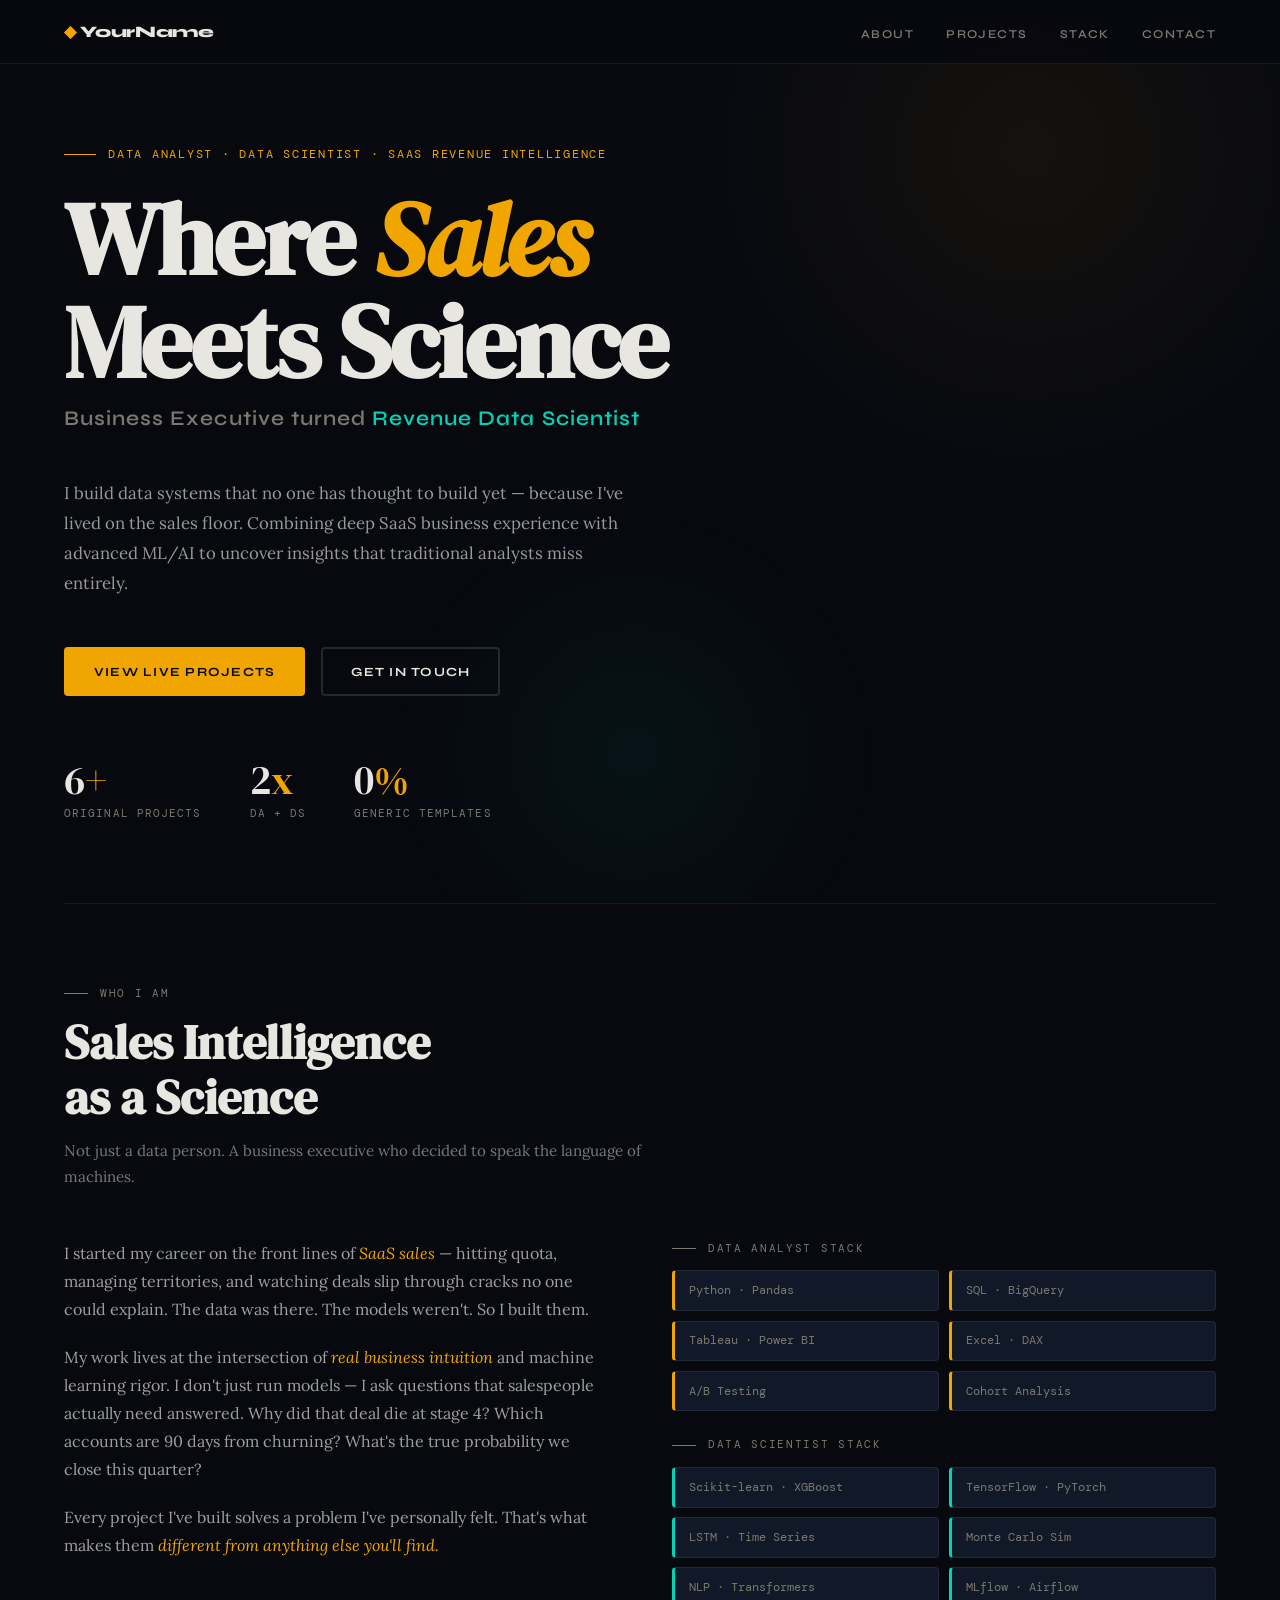
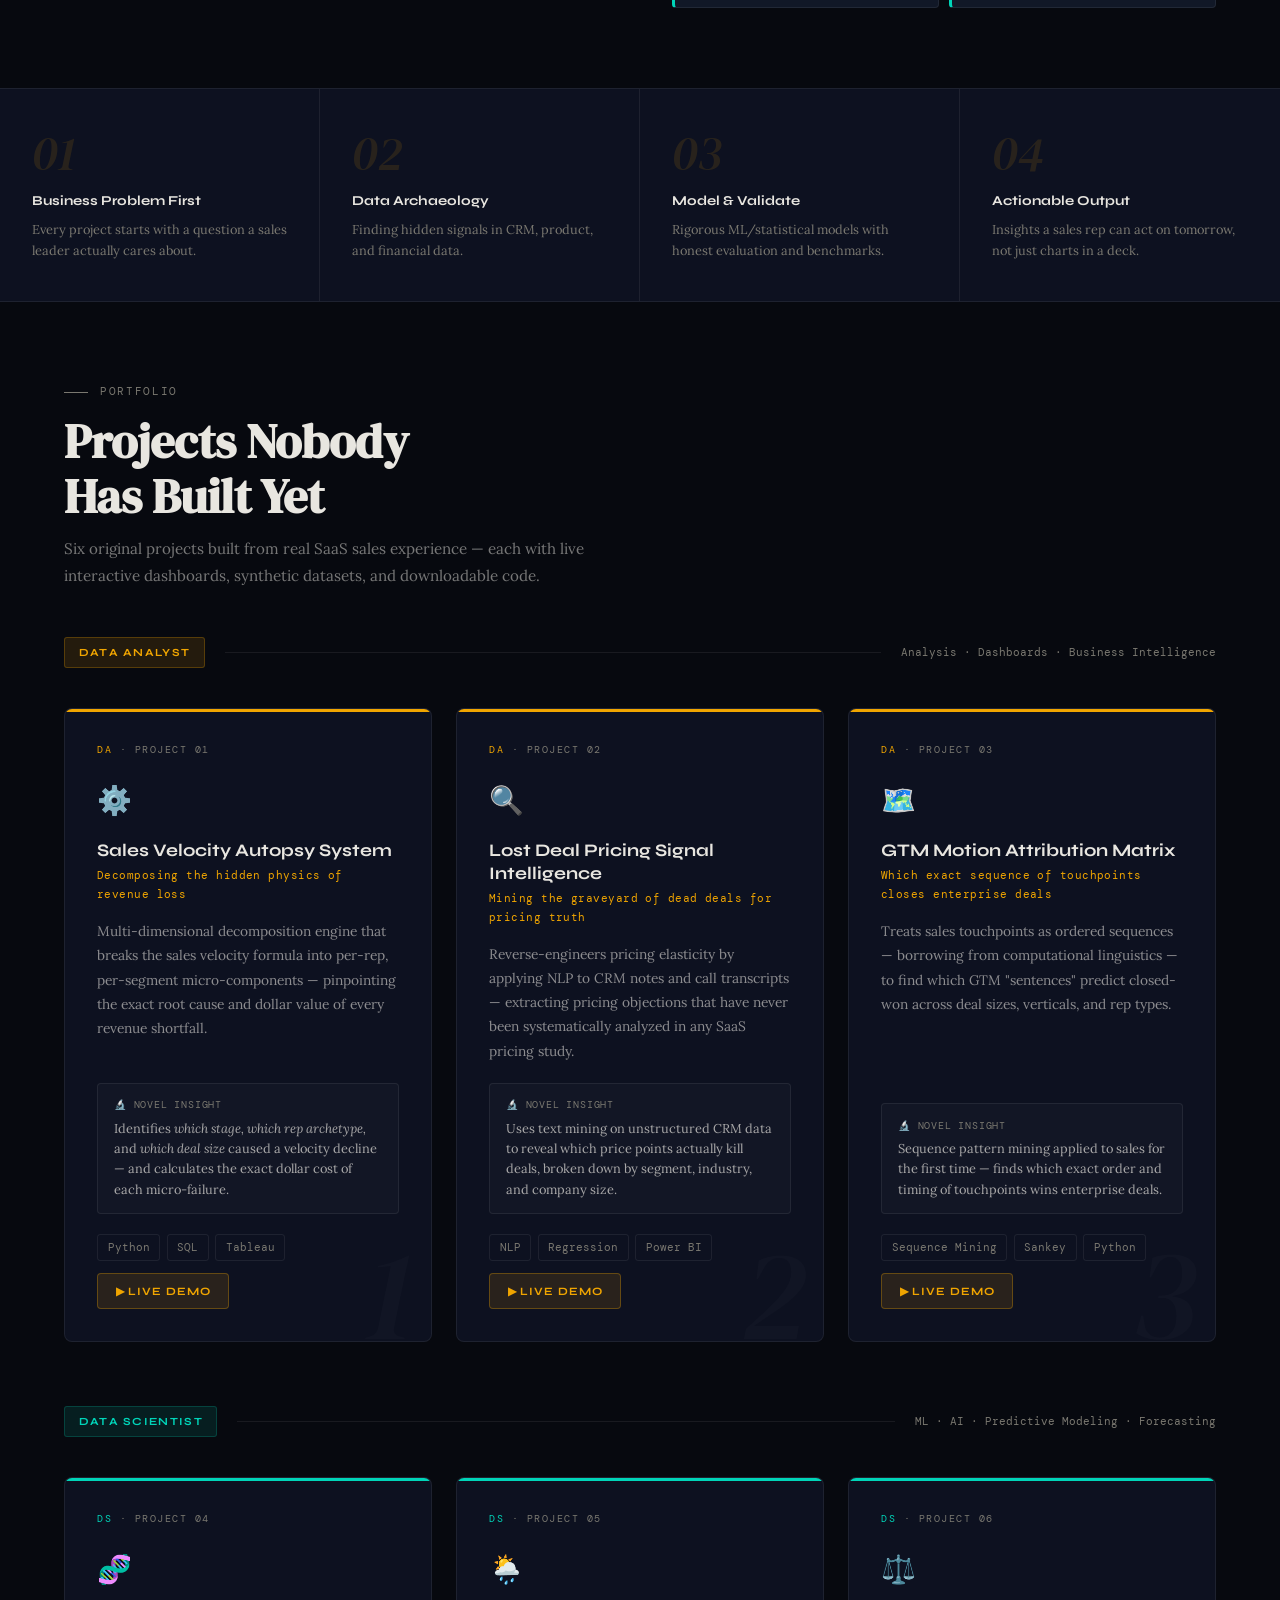
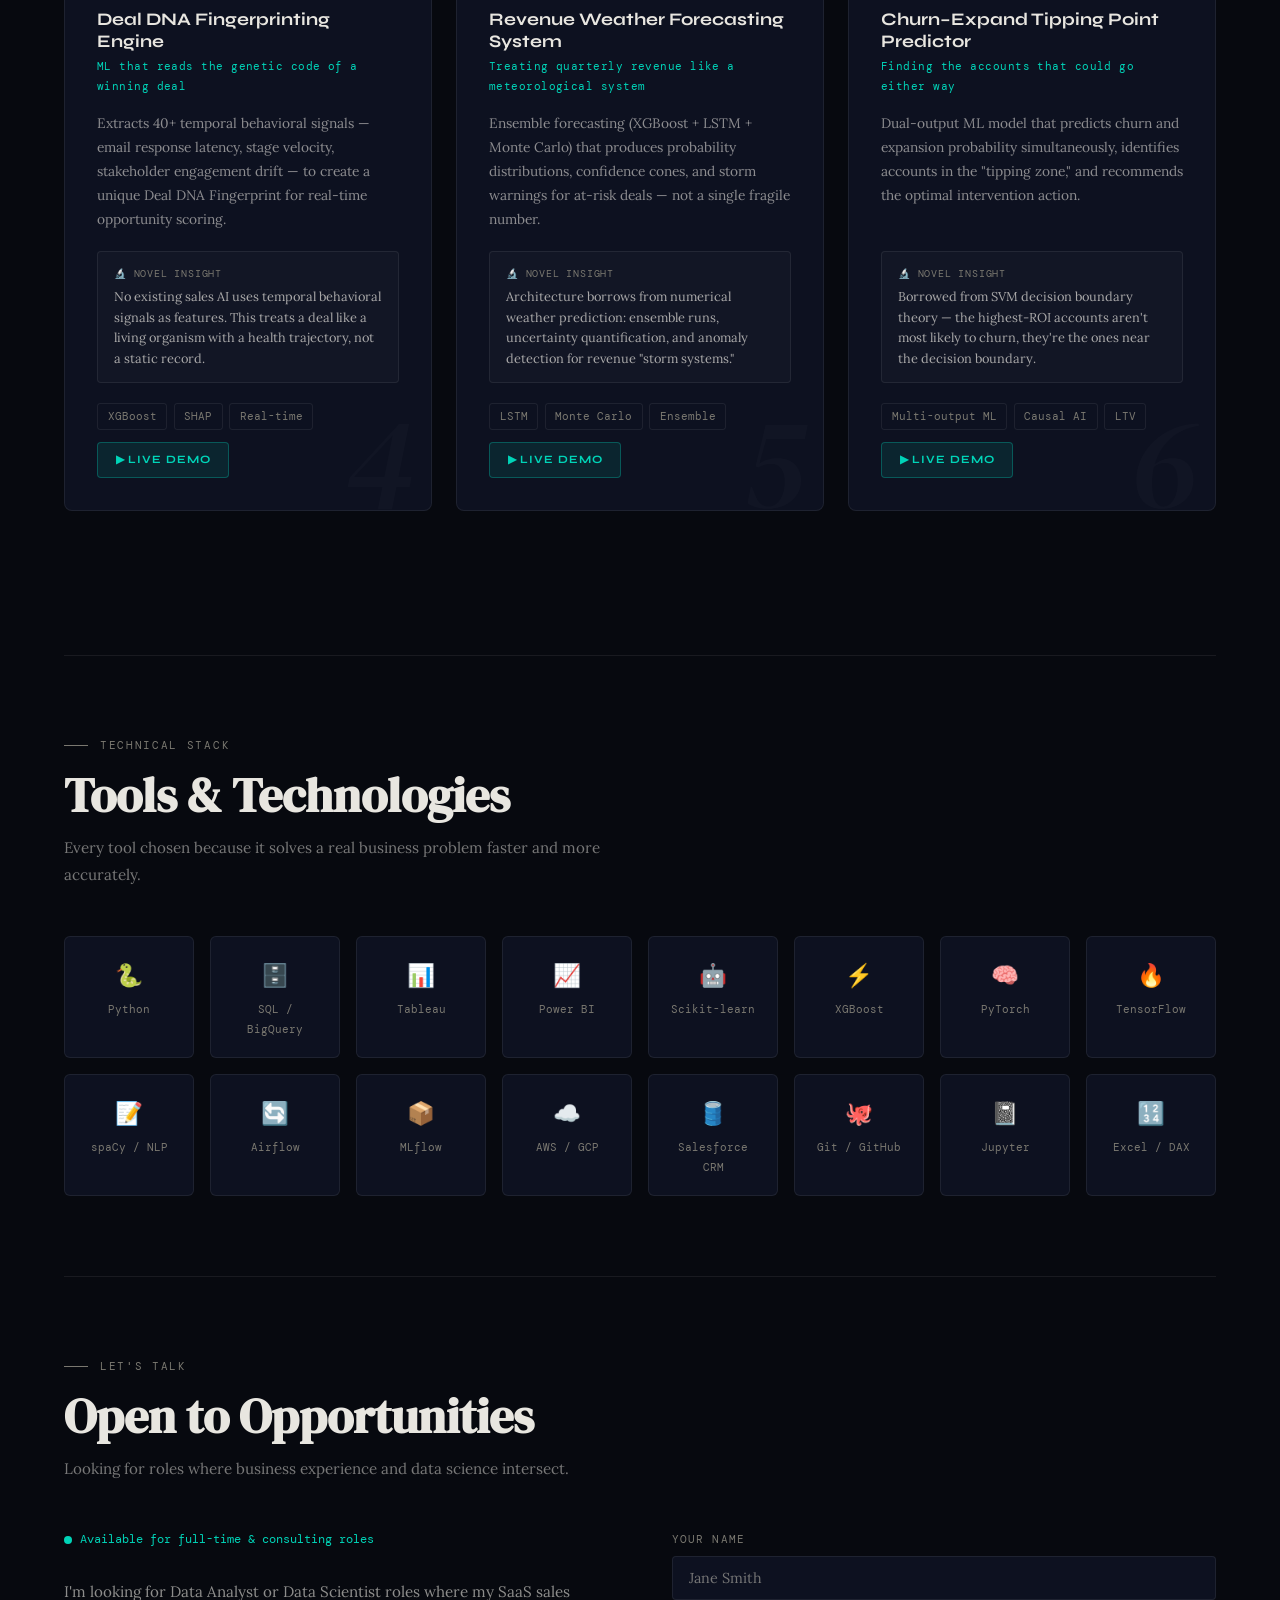
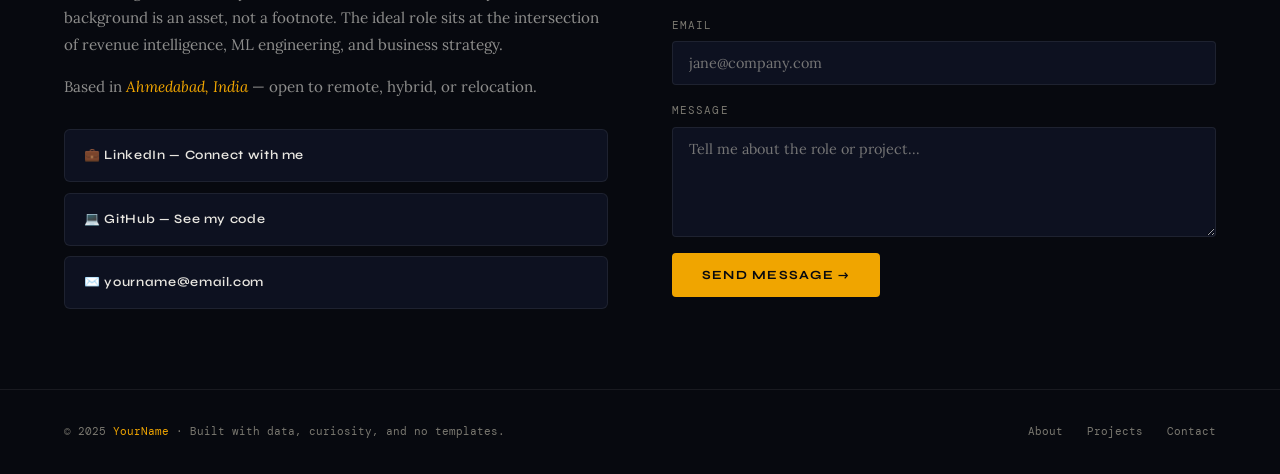
==== index.html @ d268533d "Add files via upload" ====
<!DOCTYPE html>
<html lang="en">
<head>
<meta charset="UTF-8">
<meta name="viewport" content="width=device-width, initial-scale=1.0">
<title>Portfolio — Data Analyst & Data Scientist</title>
<link rel="preconnect" href="https://fonts.googleapis.com">
<link href="https://fonts.googleapis.com/css2?family=Syne:wght@400;600;700;800&family=DM+Serif+Display:ital@0;1&family=DM+Mono:wght@300;400&family=Lora:ital,wght@0,400;0,500;1,400&display=swap" rel="stylesheet">
<link rel="stylesheet" href="style.css">
<style>
.hero{min-height:100vh;display:flex;flex-direction:column;justify-content:center;padding:9rem 5vw 5rem;position:relative;overflow:hidden}
.hero::before{content:'';position:absolute;top:-200px;right:-100px;width:700px;height:700px;border-radius:50%;background:radial-gradient(circle,rgba(240,165,0,0.06) 0%,transparent 70%);pointer-events:none}
.hero::after{content:'';position:absolute;bottom:-100px;left:30%;width:500px;height:500px;border-radius:50%;background:radial-gradient(circle,rgba(0,212,184,0.05) 0%,transparent 70%);pointer-events:none}
.hero-tag{font-family:var(--font-mono);font-size:0.73rem;color:var(--amber);letter-spacing:0.15em;text-transform:uppercase;margin-bottom:1.5rem;display:flex;align-items:center;gap:0.75rem}
.hero-tag::before{content:'';display:inline-block;width:2rem;height:1px;background:var(--amber)}
.hero-name{font-family:var(--font-serif);font-size:clamp(3.5rem,8vw,7rem);line-height:1.0;letter-spacing:-0.02em;margin-bottom:0.5rem}
.hero-name em{font-style:italic;color:var(--amber)}
.hero-role{font-family:var(--font-head);font-size:clamp(1rem,2.5vw,1.3rem);font-weight:600;letter-spacing:0.05em;color:var(--muted);margin-bottom:2.5rem}
.hero-role span{color:var(--cyan)}
.hero-desc{max-width:560px;font-size:1.05rem;color:rgba(232,230,224,0.65);line-height:1.8;margin-bottom:3rem}
.hero-btns{display:flex;gap:1rem;flex-wrap:wrap}
.hero-stats{display:flex;gap:3rem;margin-top:4rem;flex-wrap:wrap}
.hero-stat-num{font-family:var(--font-serif);font-size:2.5rem;color:var(--text);line-height:1}
.hero-stat-num em{font-style:normal;color:var(--amber)}
.hero-stat-label{font-family:var(--font-mono);font-size:0.68rem;color:var(--muted);letter-spacing:0.1em;text-transform:uppercase;margin-top:0.2rem}

/* ABOUT */
.about-grid{display:grid;grid-template-columns:1fr 1fr;gap:4rem;align-items:start}
.about-text p{color:rgba(232,230,224,0.68);margin-bottom:1.25rem;font-size:1rem}
.about-text strong{color:var(--amber);font-style:italic;font-weight:normal}
.skills-block{margin-bottom:1.5rem}
.skills-grid{display:grid;grid-template-columns:1fr 1fr;gap:0.6rem;margin-top:0.75rem}
.skill-pill{background:var(--bg3);border:1px solid var(--border);border-radius:4px;padding:0.55rem 0.9rem;font-family:var(--font-mono);font-size:0.75rem;color:var(--muted);transition:all 0.2s}
.skill-pill:hover{border-color:var(--border-s);color:var(--text)}
.skill-pill.da{border-left:3px solid var(--da)}
.skill-pill.ds{border-left:3px solid var(--ds)}

/* PROCESS */
.process-band{background:var(--bg2);border-top:1px solid var(--border);border-bottom:1px solid var(--border);padding:0}
.process-steps{display:grid;grid-template-columns:repeat(4,1fr)}
.process-step{padding:2.5rem 2rem;border-right:1px solid var(--border)}
.process-step:last-child{border-right:none}
.step-num{font-family:var(--font-serif);font-size:3rem;color:rgba(240,165,0,0.12);line-height:1;margin-bottom:0.75rem;font-style:italic}
.step-title{font-family:var(--font-head);font-size:0.85rem;font-weight:700;color:var(--text);margin-bottom:0.4rem}
.step-desc{font-size:0.8rem;color:var(--muted);line-height:1.65}

/* PROJECT TYPE DIVIDER */
.type-div{display:flex;align-items:center;gap:1.25rem;margin-bottom:2.5rem}
.type-div-line{flex:1;height:1px;background:var(--border)}
.type-div-desc{font-family:var(--font-mono);font-size:0.68rem;color:var(--muted)}

/* PROJECT CARDS */
.projects-grid{display:grid;grid-template-columns:repeat(auto-fill,minmax(340px,1fr));gap:1.5rem;margin-bottom:4rem}
.proj-card{background:var(--bg2);border:1px solid var(--border);border-radius:8px;padding:2rem;position:relative;overflow:hidden;transition:border-color 0.3s,transform 0.3s;display:flex;flex-direction:column}
.proj-card::before{content:'';position:absolute;top:0;left:0;right:0;height:3px}
.proj-card.da::before{background:var(--da)}
.proj-card.ds::before{background:var(--ds)}
.proj-card:hover{border-color:var(--border-s);transform:translateY(-4px)}
.proj-num{font-family:var(--font-mono);font-size:0.63rem;color:var(--muted);letter-spacing:0.15em;margin-bottom:1.1rem}
.proj-num .da-c{color:var(--da)}
.proj-num .ds-c{color:var(--ds)}
.proj-icon{font-size:1.75rem;margin-bottom:0.9rem;display:block}
.proj-title{font-family:var(--font-head);font-size:1.1rem;font-weight:700;color:var(--text);margin-bottom:0.2rem;line-height:1.3}
.proj-line{font-family:var(--font-mono);font-size:0.7rem;margin-bottom:0.9rem;letter-spacing:0.04em}
.proj-line.da-c{color:var(--da)}
.proj-line.ds-c{color:var(--ds)}
.proj-desc{font-size:0.86rem;line-height:1.75;color:rgba(232,230,224,0.58);margin-bottom:1.25rem;flex:1}
.proj-unique{background:rgba(255,255,255,0.025);border:1px solid var(--border);border-radius:4px;padding:0.8rem 1rem;margin-bottom:1.25rem}
.proj-unique-label{font-family:var(--font-mono);font-size:0.62rem;color:var(--muted);letter-spacing:0.08em;text-transform:uppercase;margin-bottom:0.3rem}
.proj-unique-text{font-size:0.8rem;color:rgba(232,230,224,0.7);line-height:1.6}
.proj-footer{display:flex;justify-content:space-between;align-items:center;flex-wrap:wrap;gap:0.75rem}
.proj-tags{display:flex;flex-wrap:wrap;gap:0.4rem}
.proj-live-btn{font-family:var(--font-head);font-size:0.7rem;font-weight:700;letter-spacing:0.08em;text-transform:uppercase;padding:0.45rem 1.1rem;border-radius:4px;cursor:pointer;transition:all 0.2s;white-space:nowrap}
.proj-live-btn.da-btn{background:var(--amber-dim);color:var(--da);border:1px solid rgba(240,165,0,0.3)}
.proj-live-btn.da-btn:hover{background:var(--da);color:#07090f}
.proj-live-btn.ds-btn{background:var(--cyan-dim);color:var(--ds);border:1px solid rgba(0,212,184,0.3)}
.proj-live-btn.ds-btn:hover{background:var(--ds);color:#07090f}
.bg-num{position:absolute;bottom:-1rem;right:1rem;font-family:var(--font-serif);font-size:8rem;color:rgba(255,255,255,0.018);line-height:1;pointer-events:none;font-style:italic}

/* TOOLS */
.tools-grid{display:grid;grid-template-columns:repeat(auto-fill,minmax(120px,1fr));gap:1rem}
.tool-card{background:var(--bg2);border:1px solid var(--border);border-radius:6px;padding:1.1rem 1rem;text-align:center;transition:border-color 0.2s}
.tool-card:hover{border-color:rgba(240,165,0,0.3)}
.tool-icon{font-size:1.4rem;display:block;margin-bottom:0.4rem}
.tool-name{font-family:var(--font-mono);font-size:0.7rem;color:var(--muted)}

/* CONTACT */
.contact-grid{display:grid;grid-template-columns:1fr 1fr;gap:4rem;align-items:start}
.contact-available{font-family:var(--font-mono);font-size:0.72rem;color:var(--cyan);display:flex;align-items:center;gap:0.5rem;margin-bottom:1.75rem}
.dot{width:8px;height:8px;background:var(--cyan);border-radius:50%;animation:pulse 2s infinite}
@keyframes pulse{0%,100%{opacity:1;transform:scale(1)}50%{opacity:0.4;transform:scale(0.8)}}
.contact-text p{color:rgba(232,230,224,0.6);font-size:0.95rem;margin-bottom:1rem}
.contact-links{display:flex;flex-direction:column;gap:0.65rem;margin-top:1.75rem}
.contact-link{display:flex;align-items:center;gap:0.9rem;padding:0.9rem 1.2rem;background:var(--bg2);border:1px solid var(--border);border-radius:6px;font-family:var(--font-head);font-size:0.8rem;font-weight:600;letter-spacing:0.05em;transition:all 0.2s}
.contact-link:hover{border-color:var(--amber);color:var(--amber)}
.contact-form{display:flex;flex-direction:column;gap:1rem}
.form-group{display:flex;flex-direction:column;gap:0.4rem}
.form-label{font-family:var(--font-mono);font-size:0.68rem;color:var(--muted);letter-spacing:0.1em;text-transform:uppercase}
.form-input{background:var(--bg2);border:1px solid var(--border);border-radius:4px;padding:0.75rem 1rem;color:var(--text);font-family:var(--font-body);font-size:0.9rem;outline:none;transition:border-color 0.2s;width:100%}
.form-input:focus{border-color:rgba(240,165,0,0.5)}
textarea.form-input{resize:vertical;min-height:110px}
.form-submit{background:var(--amber);color:#07090f;border:2px solid var(--amber);border-radius:4px;padding:0.8rem 1.75rem;font-family:var(--font-head);font-size:0.78rem;font-weight:700;letter-spacing:0.1em;text-transform:uppercase;cursor:pointer;transition:all 0.2s;align-self:flex-start}
.form-submit:hover{background:transparent;color:var(--amber)}

@media(max-width:768px){.about-grid,.contact-grid{grid-template-columns:1fr}.process-steps{grid-template-columns:1fr 1fr}.process-step{border-right:none;border-bottom:1px solid var(--border)}}
</style>
</head>
<body>

<nav>
  <a class="nav-logo" href="index.html"><span>◆</span> YourName</a>
  <ul class="nav-links">
    <li><a href="#about">About</a></li>
    <li><a href="#projects">Projects</a></li>
    <li><a href="#tools">Stack</a></li>
    <li><a href="#contact">Contact</a></li>
  </ul>
</nav>

<!-- HERO -->
<section class="hero">
  <div class="hero-tag fu d1">Data Analyst · Data Scientist · SaaS Revenue Intelligence</div>
  <h1 class="hero-name fu d2">Where <em>Sales</em><br>Meets Science</h1>
  <p class="hero-role fu d3">Business Executive turned <span>Revenue Data Scientist</span></p>
  <p class="hero-desc fu d4">I build data systems that no one has thought to build yet — because I've lived on the sales floor. Combining deep SaaS business experience with advanced ML/AI to uncover insights that traditional analysts miss entirely.</p>
  <div class="hero-btns fu d5">
    <a href="#projects" class="btn btn-amber">View Live Projects</a>
    <a href="#contact" class="btn btn-outline">Get In Touch</a>
  </div>
  <div class="hero-stats fu d5">
    <div><div class="hero-stat-num">6<em>+</em></div><div class="hero-stat-label">Original Projects</div></div>
    <div><div class="hero-stat-num">2<em>x</em></div><div class="hero-stat-label">DA + DS</div></div>
    <div><div class="hero-stat-num">0<em>%</em></div><div class="hero-stat-label">Generic Templates</div></div>
  </div>
</section>

<div class="h-divider"></div>

<!-- ABOUT -->
<section id="about">
  <div class="section-tag">Who I Am</div>
  <h2 class="section-title">Sales Intelligence<br>as a Science</h2>
  <p class="section-sub">Not just a data person. A business executive who decided to speak the language of machines.</p>
  <div class="about-grid">
    <div class="about-text">
      <p>I started my career on the front lines of <strong>SaaS sales</strong> — hitting quota, managing territories, and watching deals slip through cracks no one could explain. The data was there. The models weren't. So I built them.</p>
      <p>My work lives at the intersection of <strong>real business intuition</strong> and machine learning rigor. I don't just run models — I ask questions that salespeople actually need answered. Why did that deal die at stage 4? Which accounts are 90 days from churning? What's the true probability we close this quarter?</p>
      <p>Every project I've built solves a problem I've personally felt. That's what makes them <strong>different from anything else you'll find.</strong></p>
    </div>
    <div>
      <div class="skills-block">
        <div class="section-tag" style="margin-bottom:0.5rem">Data Analyst Stack</div>
        <div class="skills-grid">
          <div class="skill-pill da">Python · Pandas</div>
          <div class="skill-pill da">SQL · BigQuery</div>
          <div class="skill-pill da">Tableau · Power BI</div>
          <div class="skill-pill da">Excel · DAX</div>
          <div class="skill-pill da">A/B Testing</div>
          <div class="skill-pill da">Cohort Analysis</div>
        </div>
      </div>
      <div>
        <div class="section-tag" style="margin-bottom:0.5rem">Data Scientist Stack</div>
        <div class="skills-grid">
          <div class="skill-pill ds">Scikit-learn · XGBoost</div>
          <div class="skill-pill ds">TensorFlow · PyTorch</div>
          <div class="skill-pill ds">LSTM · Time Series</div>
          <div class="skill-pill ds">Monte Carlo Sim</div>
          <div class="skill-pill ds">NLP · Transformers</div>
          <div class="skill-pill ds">MLflow · Airflow</div>
        </div>
      </div>
    </div>
  </div>
</section>

<div class="process-band">
  <div class="process-steps">
    <div class="process-step"><div class="step-num">01</div><div class="step-title">Business Problem First</div><div class="step-desc">Every project starts with a question a sales leader actually cares about.</div></div>
    <div class="process-step"><div class="step-num">02</div><div class="step-title">Data Archaeology</div><div class="step-desc">Finding hidden signals in CRM, product, and financial data.</div></div>
    <div class="process-step"><div class="step-num">03</div><div class="step-title">Model & Validate</div><div class="step-desc">Rigorous ML/statistical models with honest evaluation and benchmarks.</div></div>
    <div class="process-step"><div class="step-num">04</div><div class="step-title">Actionable Output</div><div class="step-desc">Insights a sales rep can act on tomorrow, not just charts in a deck.</div></div>
  </div>
</div>

<!-- PROJECTS -->
<section id="projects">
  <div class="section-tag">Portfolio</div>
  <h2 class="section-title">Projects Nobody<br>Has Built Yet</h2>
  <p class="section-sub">Six original projects built from real SaaS sales experience — each with live interactive dashboards, synthetic datasets, and downloadable code.</p>

  <div class="type-div">
    <div class="badge badge-da">Data Analyst</div>
    <div class="type-div-line"></div>
    <div class="type-div-desc">Analysis · Dashboards · Business Intelligence</div>
  </div>

  <div class="projects-grid">
    <div class="proj-card da">
      <div class="bg-num">1</div>
      <div class="proj-num"><span class="da-c">DA</span> · PROJECT 01</div>
      <span class="proj-icon">⚙️</span>
      <h3 class="proj-title">Sales Velocity Autopsy System</h3>
      <div class="proj-line da-c">Decomposing the hidden physics of revenue loss</div>
      <p class="proj-desc">Multi-dimensional decomposition engine that breaks the sales velocity formula into per-rep, per-segment micro-components — pinpointing the exact root cause and dollar value of every revenue shortfall.</p>
      <div class="proj-unique"><div class="proj-unique-label">🔬 Novel Insight</div><div class="proj-unique-text">Identifies <em>which stage, which rep archetype,</em> and <em>which deal size</em> caused a velocity decline — and calculates the exact dollar cost of each micro-failure.</div></div>
      <div class="proj-footer">
        <div class="proj-tags"><span class="tag">Python</span><span class="tag">SQL</span><span class="tag">Tableau</span></div>
        <a href="project-1-velocity.html" class="proj-live-btn da-btn">▶ Live Demo</a>
      </div>
    </div>

    <div class="proj-card da">
      <div class="bg-num">2</div>
      <div class="proj-num"><span class="da-c">DA</span> · PROJECT 02</div>
      <span class="proj-icon">🔍</span>
      <h3 class="proj-title">Lost Deal Pricing Signal Intelligence</h3>
      <div class="proj-line da-c">Mining the graveyard of dead deals for pricing truth</div>
      <p class="proj-desc">Reverse-engineers pricing elasticity by applying NLP to CRM notes and call transcripts — extracting pricing objections that have never been systematically analyzed in any SaaS pricing study.</p>
      <div class="proj-unique"><div class="proj-unique-label">🔬 Novel Insight</div><div class="proj-unique-text">Uses text mining on unstructured CRM data to reveal which price points actually kill deals, broken down by segment, industry, and company size.</div></div>
      <div class="proj-footer">
        <div class="proj-tags"><span class="tag">NLP</span><span class="tag">Regression</span><span class="tag">Power BI</span></div>
        <a href="project-2-pricing.html" class="proj-live-btn da-btn">▶ Live Demo</a>
      </div>
    </div>

    <div class="proj-card da">
      <div class="bg-num">3</div>
      <div class="proj-num"><span class="da-c">DA</span> · PROJECT 03</div>
      <span class="proj-icon">🗺️</span>
      <h3 class="proj-title">GTM Motion Attribution Matrix</h3>
      <div class="proj-line da-c">Which exact sequence of touchpoints closes enterprise deals</div>
      <p class="proj-desc">Treats sales touchpoints as ordered sequences — borrowing from computational linguistics — to find which GTM "sentences" predict closed-won across deal sizes, verticals, and rep types.</p>
      <div class="proj-unique"><div class="proj-unique-label">🔬 Novel Insight</div><div class="proj-unique-text">Sequence pattern mining applied to sales for the first time — finds which exact order and timing of touchpoints wins enterprise deals.</div></div>
      <div class="proj-footer">
        <div class="proj-tags"><span class="tag">Sequence Mining</span><span class="tag">Sankey</span><span class="tag">Python</span></div>
        <a href="project-3-gtm.html" class="proj-live-btn da-btn">▶ Live Demo</a>
      </div>
    </div>
  </div>

  <div class="type-div">
    <div class="badge badge-ds">Data Scientist</div>
    <div class="type-div-line"></div>
    <div class="type-div-desc">ML · AI · Predictive Modeling · Forecasting</div>
  </div>

  <div class="projects-grid">
    <div class="proj-card ds">
      <div class="bg-num">4</div>
      <div class="proj-num"><span class="ds-c">DS</span> · PROJECT 04</div>
      <span class="proj-icon">🧬</span>
      <h3 class="proj-title">Deal DNA Fingerprinting Engine</h3>
      <div class="proj-line ds-c">ML that reads the genetic code of a winning deal</div>
      <p class="proj-desc">Extracts 40+ temporal behavioral signals — email response latency, stage velocity, stakeholder engagement drift — to create a unique Deal DNA Fingerprint for real-time opportunity scoring.</p>
      <div class="proj-unique"><div class="proj-unique-label">🔬 Novel Insight</div><div class="proj-unique-text">No existing sales AI uses temporal behavioral signals as features. This treats a deal like a living organism with a health trajectory, not a static record.</div></div>
      <div class="proj-footer">
        <div class="proj-tags"><span class="tag">XGBoost</span><span class="tag">SHAP</span><span class="tag">Real-time</span></div>
        <a href="project-4-dealdna.html" class="proj-live-btn ds-btn">▶ Live Demo</a>
      </div>
    </div>

    <div class="proj-card ds">
      <div class="bg-num">5</div>
      <div class="proj-num"><span class="ds-c">DS</span> · PROJECT 05</div>
      <span class="proj-icon">🌦️</span>
      <h3 class="proj-title">Revenue Weather Forecasting System</h3>
      <div class="proj-line ds-c">Treating quarterly revenue like a meteorological system</div>
      <p class="proj-desc">Ensemble forecasting (XGBoost + LSTM + Monte Carlo) that produces probability distributions, confidence cones, and storm warnings for at-risk deals — not a single fragile number.</p>
      <div class="proj-unique"><div class="proj-unique-label">🔬 Novel Insight</div><div class="proj-unique-text">Architecture borrows from numerical weather prediction: ensemble runs, uncertainty quantification, and anomaly detection for revenue "storm systems."</div></div>
      <div class="proj-footer">
        <div class="proj-tags"><span class="tag">LSTM</span><span class="tag">Monte Carlo</span><span class="tag">Ensemble</span></div>
        <a href="project-5-weather.html" class="proj-live-btn ds-btn">▶ Live Demo</a>
      </div>
    </div>

    <div class="proj-card ds">
      <div class="bg-num">6</div>
      <div class="proj-num"><span class="ds-c">DS</span> · PROJECT 06</div>
      <span class="proj-icon">⚖️</span>
      <h3 class="proj-title">Churn–Expand Tipping Point Predictor</h3>
      <div class="proj-line ds-c">Finding the accounts that could go either way</div>
      <p class="proj-desc">Dual-output ML model that predicts churn and expansion probability simultaneously, identifies accounts in the "tipping zone," and recommends the optimal intervention action.</p>
      <div class="proj-unique"><div class="proj-unique-label">🔬 Novel Insight</div><div class="proj-unique-text">Borrowed from SVM decision boundary theory — the highest-ROI accounts aren't most likely to churn, they're the ones near the decision boundary.</div></div>
      <div class="proj-footer">
        <div class="proj-tags"><span class="tag">Multi-output ML</span><span class="tag">Causal AI</span><span class="tag">LTV</span></div>
        <a href="project-6-churn.html" class="proj-live-btn ds-btn">▶ Live Demo</a>
      </div>
    </div>
  </div>
</section>

<div class="h-divider"></div>

<!-- TOOLS -->
<section id="tools">
  <div class="section-tag">Technical Stack</div>
  <h2 class="section-title">Tools & Technologies</h2>
  <p class="section-sub">Every tool chosen because it solves a real business problem faster and more accurately.</p>
  <div class="tools-grid">
    <div class="tool-card"><span class="tool-icon">🐍</span><div class="tool-name">Python</div></div>
    <div class="tool-card"><span class="tool-icon">🗄️</span><div class="tool-name">SQL / BigQuery</div></div>
    <div class="tool-card"><span class="tool-icon">📊</span><div class="tool-name">Tableau</div></div>
    <div class="tool-card"><span class="tool-icon">📈</span><div class="tool-name">Power BI</div></div>
    <div class="tool-card"><span class="tool-icon">🤖</span><div class="tool-name">Scikit-learn</div></div>
    <div class="tool-card"><span class="tool-icon">⚡</span><div class="tool-name">XGBoost</div></div>
    <div class="tool-card"><span class="tool-icon">🧠</span><div class="tool-name">PyTorch</div></div>
    <div class="tool-card"><span class="tool-icon">🔥</span><div class="tool-name">TensorFlow</div></div>
    <div class="tool-card"><span class="tool-icon">📝</span><div class="tool-name">spaCy / NLP</div></div>
    <div class="tool-card"><span class="tool-icon">🔄</span><div class="tool-name">Airflow</div></div>
    <div class="tool-card"><span class="tool-icon">📦</span><div class="tool-name">MLflow</div></div>
    <div class="tool-card"><span class="tool-icon">☁️</span><div class="tool-name">AWS / GCP</div></div>
    <div class="tool-card"><span class="tool-icon">🛢️</span><div class="tool-name">Salesforce CRM</div></div>
    <div class="tool-card"><span class="tool-icon">🐙</span><div class="tool-name">Git / GitHub</div></div>
    <div class="tool-card"><span class="tool-icon">📓</span><div class="tool-name">Jupyter</div></div>
    <div class="tool-card"><span class="tool-icon">🔢</span><div class="tool-name">Excel / DAX</div></div>
  </div>
</section>

<div class="h-divider"></div>

<!-- CONTACT -->
<section id="contact">
  <div class="section-tag">Let's Talk</div>
  <h2 class="section-title">Open to Opportunities</h2>
  <p class="section-sub">Looking for roles where business experience and data science intersect.</p>
  <div class="contact-grid">
    <div>
      <div class="contact-available"><div class="dot"></div>Available for full-time & consulting roles</div>
      <div class="contact-text">
        <p>I'm looking for Data Analyst or Data Scientist roles where my SaaS sales background is an asset, not a footnote. The ideal role sits at the intersection of revenue intelligence, ML engineering, and business strategy.</p>
        <p>Based in <strong style="color:var(--amber);font-style:italic;font-weight:normal">Ahmedabad, India</strong> — open to remote, hybrid, or relocation.</p>
      </div>
      <div class="contact-links">
        <a href="https://linkedin.com/in/yourprofile" class="contact-link">💼 LinkedIn — Connect with me</a>
        <a href="https://github.com/yourusername" class="contact-link">💻 GitHub — See my code</a>
        <a href="mailto:yourname@email.com" class="contact-link">✉️ yourname@email.com</a>
      </div>
    </div>
    <div>
      <div class="contact-form">
        <div class="form-group"><label class="form-label">Your Name</label><input type="text" class="form-input" placeholder="Jane Smith"></div>
        <div class="form-group"><label class="form-label">Email</label><input type="email" class="form-input" placeholder="jane@company.com"></div>
        <div class="form-group"><label class="form-label">Message</label><textarea class="form-input" placeholder="Tell me about the role or project..."></textarea></div>
        <button class="form-submit">Send Message →</button>
      </div>
    </div>
  </div>
</section>

<footer>
  <div class="footer-copy">© 2025 <span>YourName</span> · Built with data, curiosity, and no templates.</div>
  <div style="display:flex;gap:1.5rem">
    <a href="#about" style="font-family:var(--font-mono);font-size:0.7rem;color:var(--muted)">About</a>
    <a href="#projects" style="font-family:var(--font-mono);font-size:0.7rem;color:var(--muted)">Projects</a>
    <a href="#contact" style="font-family:var(--font-mono);font-size:0.7rem;color:var(--muted)">Contact</a>
  </div>
</footer>
</body>
</html>
---- style.css ----
/* ── SHARED DESIGN SYSTEM ── */
*,*::before,*::after{box-sizing:border-box;margin:0;padding:0}
:root{
  --bg:#07090f;--bg2:#0d1120;--bg3:#111827;
  --amber:#f0a500;--amber-dim:rgba(240,165,0,0.12);
  --cyan:#00d4b8;--cyan-dim:rgba(0,212,184,0.1);
  --text:#e8e6e0;--muted:#7a7870;
  --border:rgba(255,255,255,0.07);--border-s:rgba(255,255,255,0.13);
  --font-head:'Syne',sans-serif;
  --font-serif:'DM Serif Display',serif;
  --font-mono:'DM Mono',monospace;
  --font-body:'Lora',serif;
  --da:#f0a500;--ds:#00d4b8;
}
html{scroll-behavior:smooth}
body{background:var(--bg);color:var(--text);font-family:var(--font-body);font-size:16px;line-height:1.75;overflow-x:hidden}
a{color:inherit;text-decoration:none}

/* NAV */
nav{position:fixed;top:0;left:0;right:0;z-index:100;display:flex;justify-content:space-between;align-items:center;padding:1.1rem 5vw;background:rgba(7,9,15,0.88);backdrop-filter:blur(14px);border-bottom:1px solid var(--border)}
.nav-logo{font-family:var(--font-head);font-weight:800;font-size:1rem;letter-spacing:-0.02em}
.nav-logo span{color:var(--amber)}
.nav-links{display:flex;gap:2rem;list-style:none}
.nav-links a{font-family:var(--font-head);font-size:0.75rem;font-weight:600;letter-spacing:0.12em;text-transform:uppercase;color:var(--muted);transition:color 0.2s}
.nav-links a:hover{color:var(--text)}
.nav-back{font-family:var(--font-mono);font-size:0.75rem;color:var(--muted);display:flex;align-items:center;gap:0.5rem;transition:color 0.2s}
.nav-back:hover{color:var(--amber)}

/* BUTTONS */
.btn{font-family:var(--font-head);font-size:0.78rem;font-weight:700;letter-spacing:0.1em;text-transform:uppercase;padding:0.75rem 1.75rem;border-radius:4px;cursor:pointer;display:inline-flex;align-items:center;gap:0.5rem;transition:all 0.2s;border:2px solid transparent}
.btn-amber{background:var(--amber);color:#07090f;border-color:var(--amber)}
.btn-amber:hover{background:transparent;color:var(--amber)}
.btn-outline{background:transparent;color:var(--text);border-color:var(--border-s)}
.btn-outline:hover{border-color:var(--text)}
.btn-cyan{background:var(--cyan);color:#07090f;border-color:var(--cyan)}
.btn-cyan:hover{background:transparent;color:var(--cyan)}

/* SECTION */
section{padding:5rem 5vw}
.section-tag{font-family:var(--font-mono);font-size:0.7rem;color:var(--muted);letter-spacing:0.15em;text-transform:uppercase;margin-bottom:0.75rem;display:flex;align-items:center;gap:0.75rem}
.section-tag::before{content:'';display:inline-block;width:1.5rem;height:1px;background:var(--muted)}
.section-title{font-family:var(--font-serif);font-size:clamp(2rem,4vw,3rem);line-height:1.15;color:var(--text);margin-bottom:0.75rem}
.section-sub{font-size:0.95rem;color:rgba(232,230,224,0.5);max-width:580px;margin-bottom:3rem}

/* CARDS */
.card{background:var(--bg2);border:1px solid var(--border);border-radius:8px;padding:1.75rem}
.card:hover{border-color:var(--border-s)}

/* TYPE BADGES */
.badge{font-family:var(--font-head);font-size:0.68rem;font-weight:700;letter-spacing:0.12em;text-transform:uppercase;padding:0.3rem 0.85rem;border-radius:3px}
.badge-da{background:rgba(240,165,0,0.12);color:var(--da);border:1px solid rgba(240,165,0,0.25)}
.badge-ds{background:rgba(0,212,184,0.1);color:var(--ds);border:1px solid rgba(0,212,184,0.2)}

/* TAGS */
.tag{font-family:var(--font-mono);font-size:0.67rem;padding:0.2rem 0.6rem;border-radius:3px;border:1px solid var(--border);color:var(--muted)}

/* DIVIDER */
.h-divider{height:1px;background:var(--border);margin:0 5vw}

/* STAT CARDS */
.stat-card{background:var(--bg3);border:1px solid var(--border);border-radius:6px;padding:1.25rem 1.5rem;text-align:center}
.stat-num{font-family:var(--font-serif);font-size:2rem;color:var(--text);line-height:1}
.stat-num em{font-style:normal;color:var(--amber)}
.stat-label{font-family:var(--font-mono);font-size:0.68rem;color:var(--muted);letter-spacing:0.1em;text-transform:uppercase;margin-top:0.25rem}

/* ANIMATIONS */
@keyframes fadeUp{from{opacity:0;transform:translateY(20px)}to{opacity:1;transform:translateY(0)}}
.fu{animation:fadeUp 0.6s ease forwards;opacity:0}
.d1{animation-delay:0.1s}.d2{animation-delay:0.22s}.d3{animation-delay:0.34s}.d4{animation-delay:0.46s}.d5{animation-delay:0.58s}

/* FOOTER */
footer{padding:2rem 5vw;border-top:1px solid var(--border);display:flex;justify-content:space-between;align-items:center;flex-wrap:wrap;gap:1rem}
.footer-copy{font-family:var(--font-mono);font-size:0.7rem;color:var(--muted)}
.footer-copy span{color:var(--amber)}

/* CHART CONTAINERS */
.chart-wrap{position:relative;width:100%;padding:1.5rem;background:var(--bg3);border:1px solid var(--border);border-radius:8px}
.chart-title{font-family:var(--font-head);font-size:0.82rem;font-weight:700;color:var(--text);margin-bottom:1rem;letter-spacing:0.02em}
.chart-sub{font-family:var(--font-mono);font-size:0.68rem;color:var(--muted);margin-bottom:1rem}

/* FILTER BAR */
.filter-bar{display:flex;gap:0.75rem;flex-wrap:wrap;margin-bottom:2rem;align-items:center}
.filter-label{font-family:var(--font-mono);font-size:0.7rem;color:var(--muted);letter-spacing:0.08em}
select{background:var(--bg3);color:var(--text);border:1px solid var(--border-s);border-radius:4px;padding:0.45rem 0.85rem;font-family:var(--font-mono);font-size:0.75rem;cursor:pointer;outline:none}
select:hover{border-color:rgba(240,165,0,0.4)}

/* TABLES */
.data-table{width:100%;border-collapse:collapse;font-size:0.83rem}
.data-table th{font-family:var(--font-head);font-size:0.7rem;font-weight:700;letter-spacing:0.1em;text-transform:uppercase;color:var(--muted);padding:0.6rem 1rem;border-bottom:1px solid var(--border);text-align:left}
.data-table td{padding:0.65rem 1rem;border-bottom:1px solid var(--border);color:rgba(232,230,224,0.8)}
.data-table tr:last-child td{border-bottom:none}
.data-table tr:hover td{background:rgba(255,255,255,0.02)}

/* SCORE BAR */
.score-bar-wrap{display:flex;align-items:center;gap:0.75rem}
.score-bar-bg{flex:1;height:6px;background:var(--bg);border-radius:3px;overflow:hidden}
.score-bar-fill{height:100%;border-radius:3px;transition:width 1s ease}
.score-val{font-family:var(--font-mono);font-size:0.75rem;min-width:32px;text-align:right}

@media(max-width:768px){nav{padding:1rem 4vw}.nav-links{display:none}section{padding:4rem 4vw}}
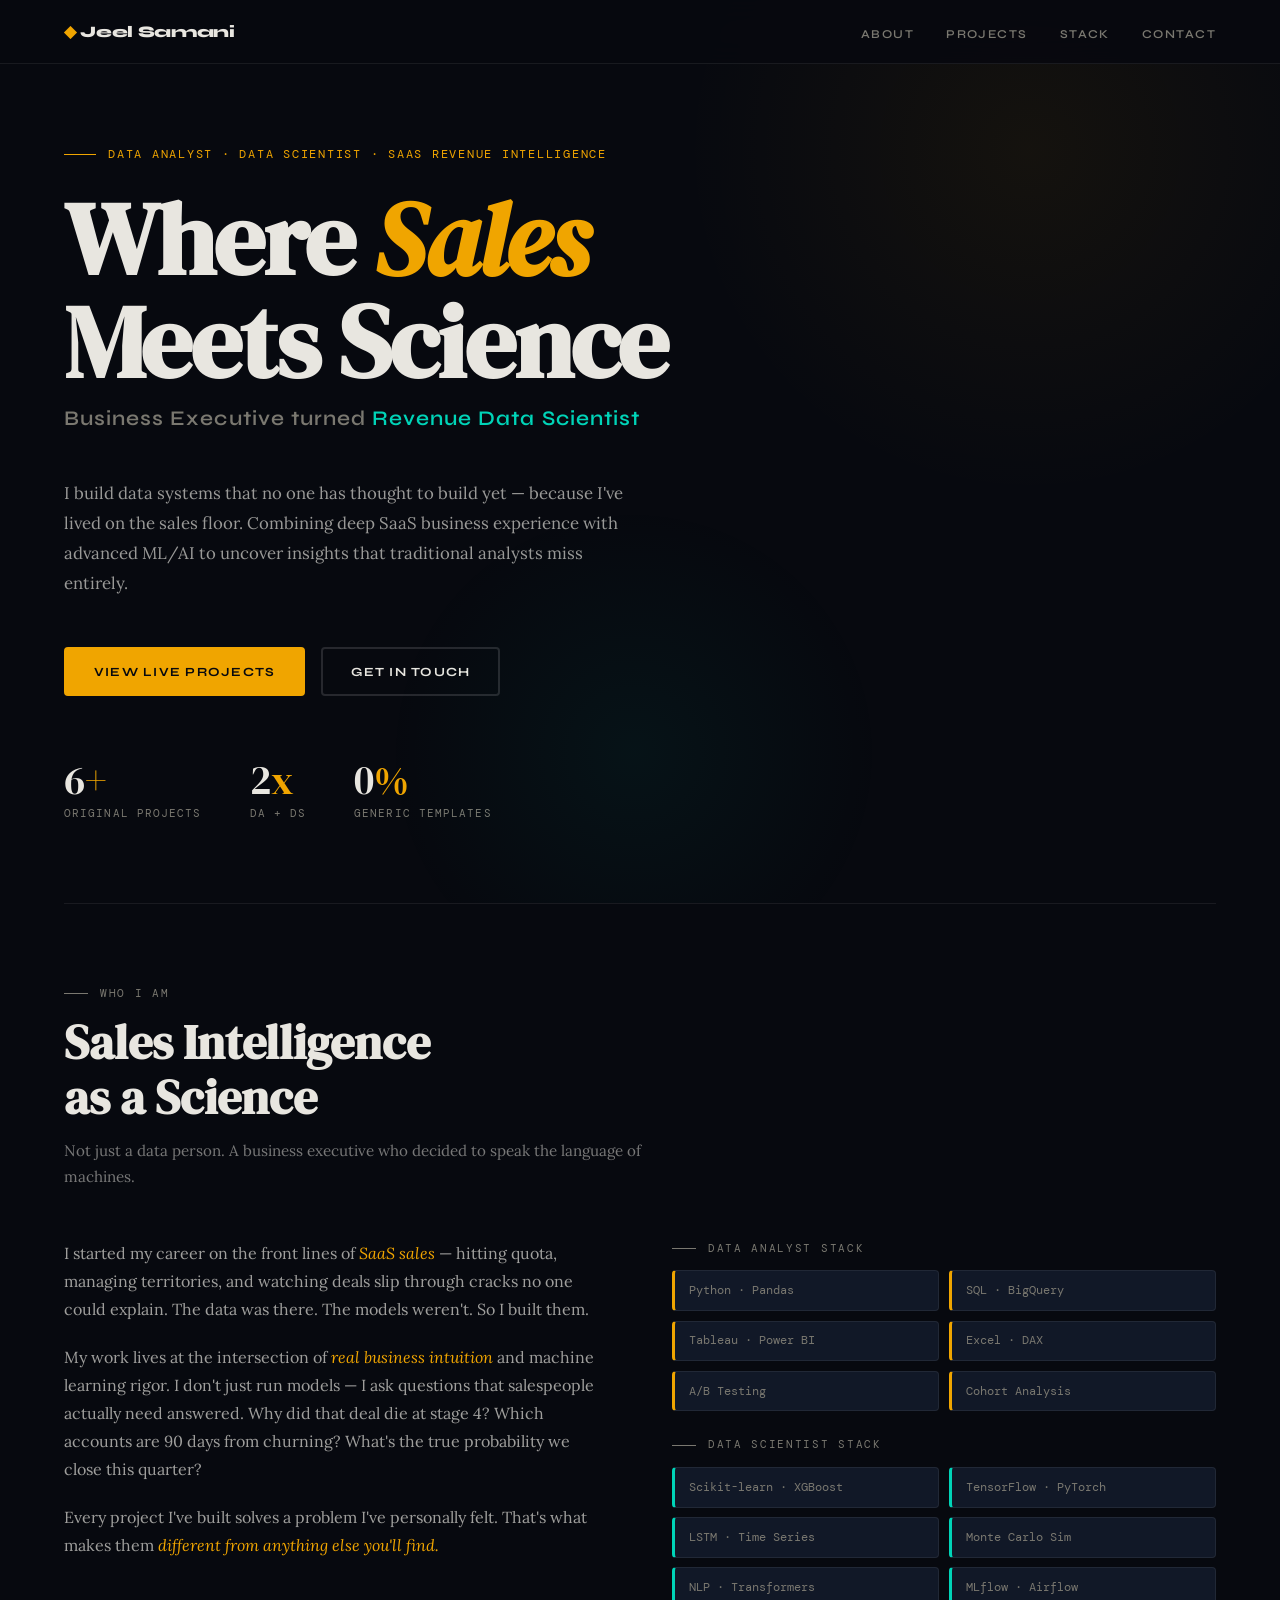
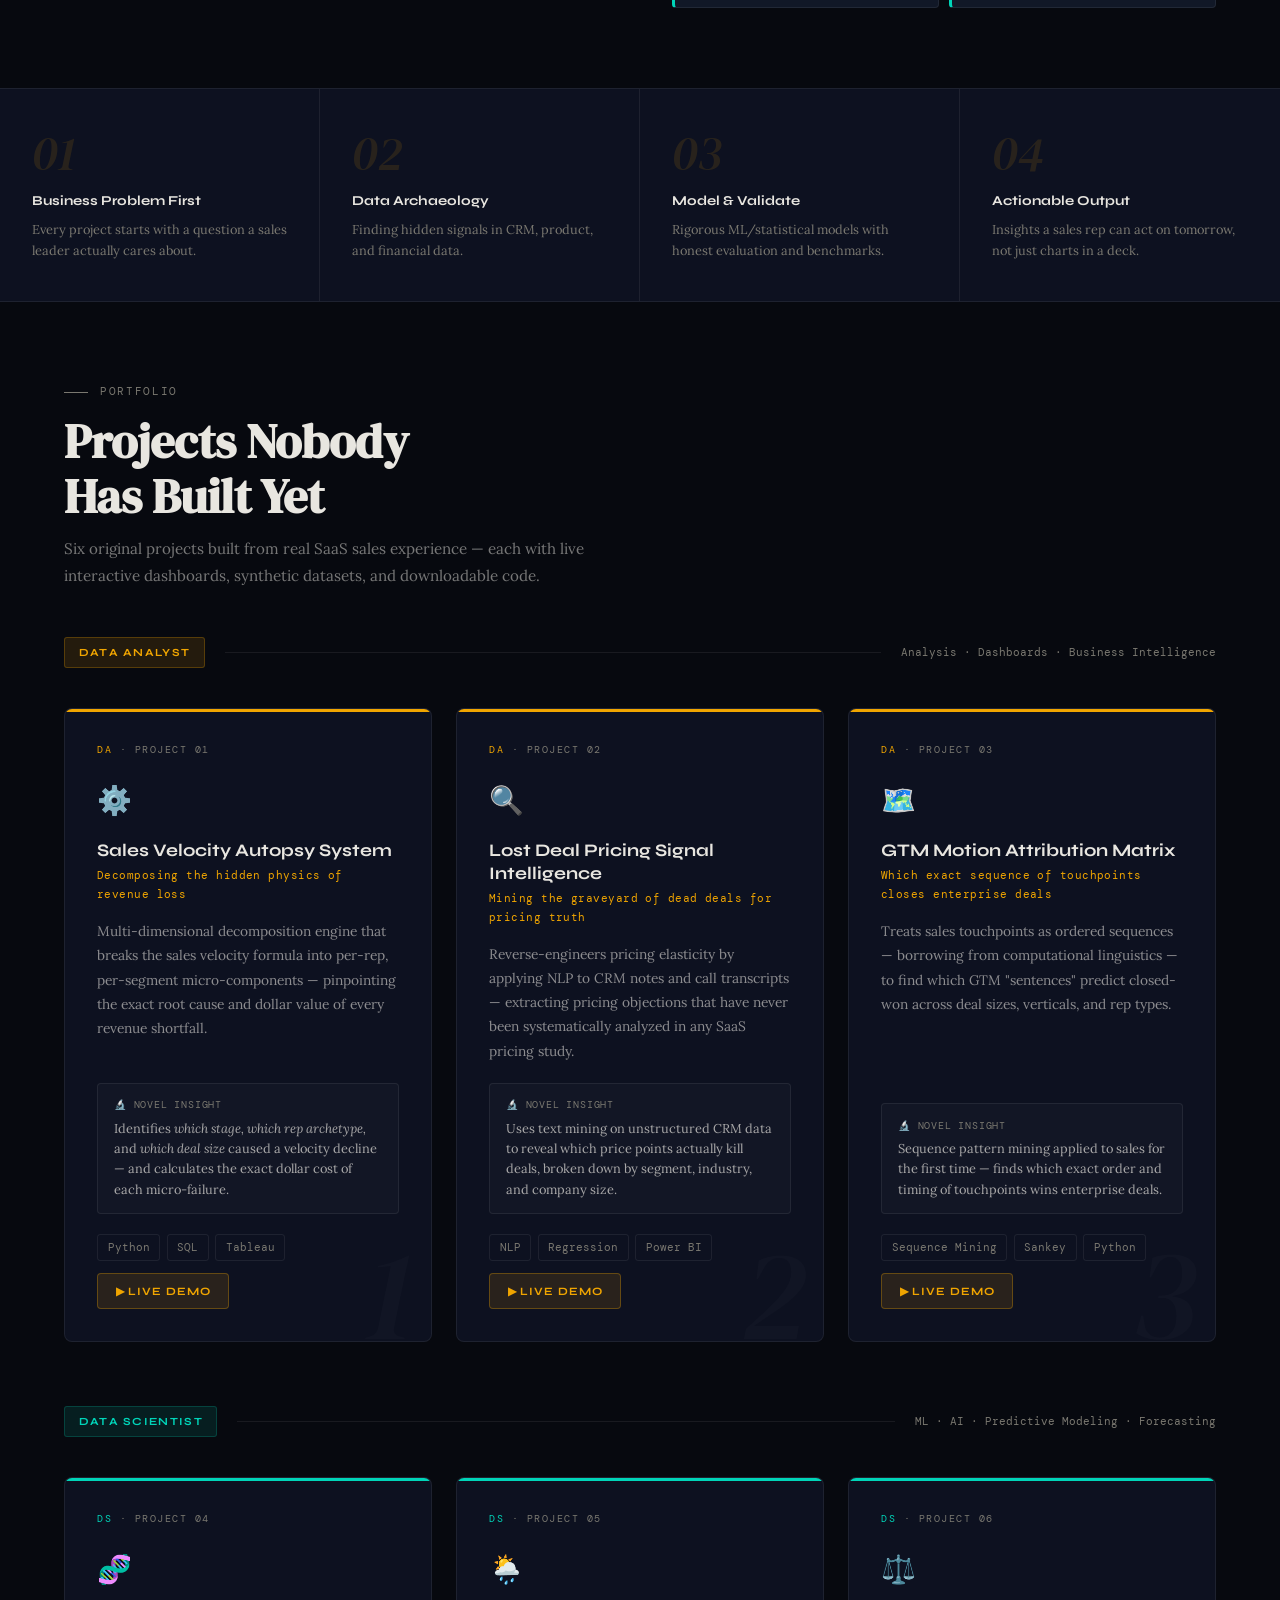
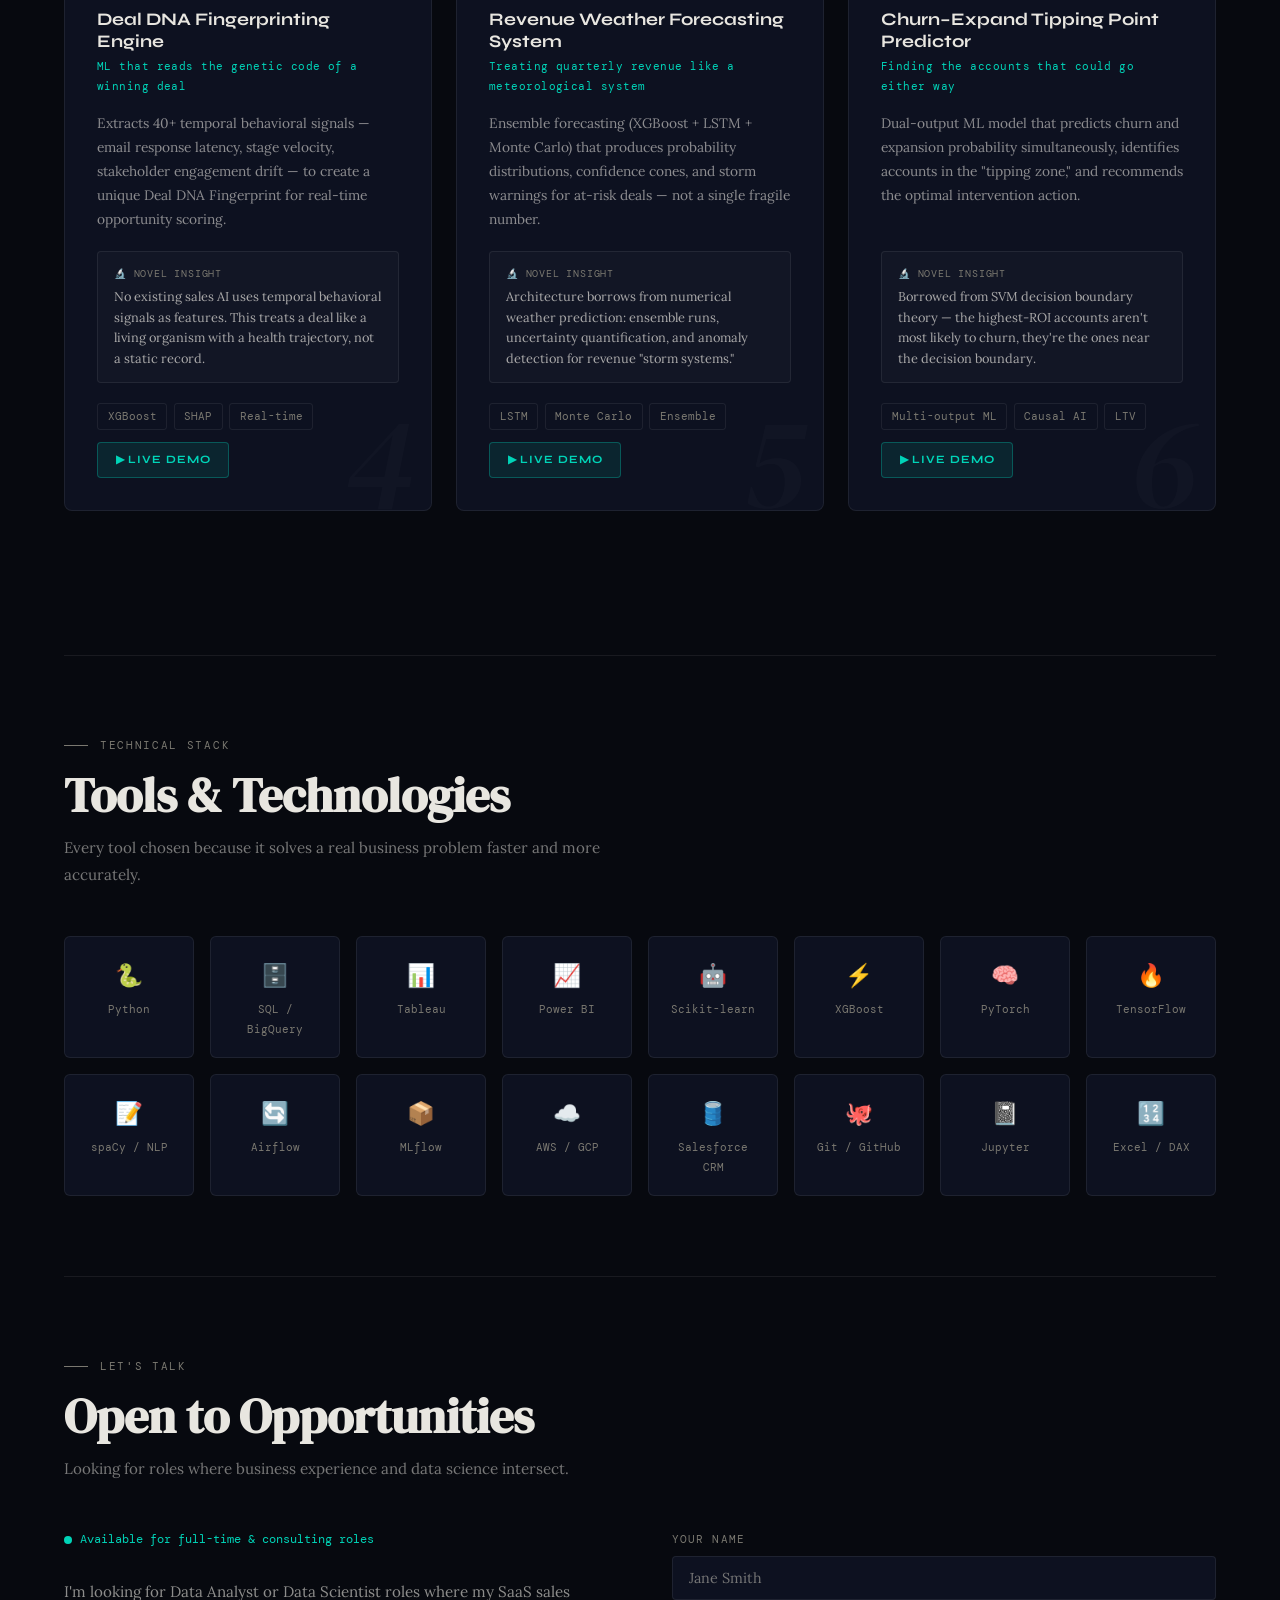
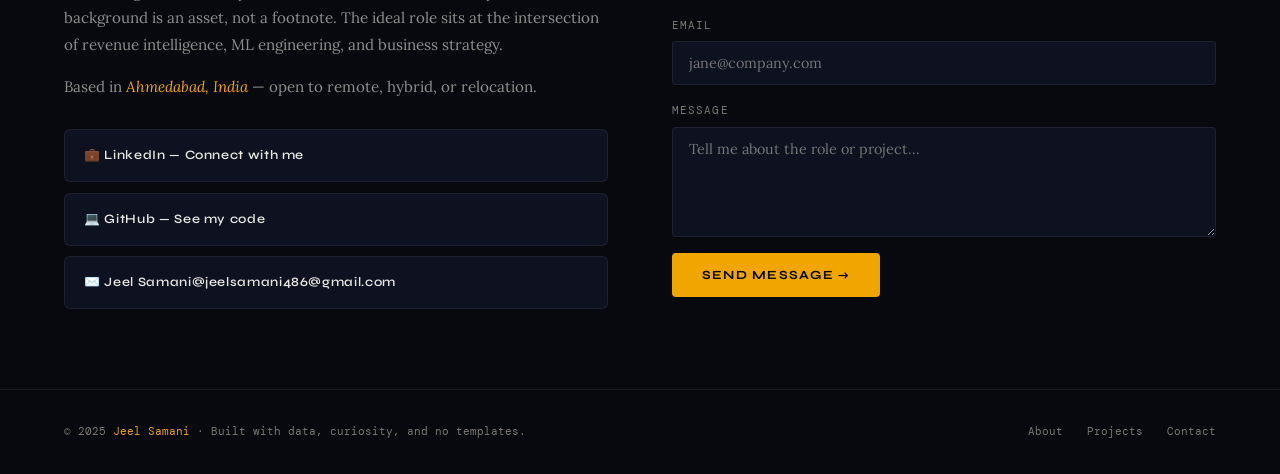
==== commit e4b84698: "Add files via upload" ====
--- a/index.html
+++ b/index.html
@@ -108,7 +108,7 @@
 <body>
 
 <nav>
-  <a class="nav-logo" href="index.html"><span>◆</span> YourName</a>
+  <a class="nav-logo" href="index.html"><span>◆</span> Jeel Samani</a>
   <ul class="nav-links">
     <li><a href="#about">About</a></li>
     <li><a href="#projects">Projects</a></li>
@@ -332,9 +332,9 @@
         <p>Based in <strong style="color:var(--amber);font-style:italic;font-weight:normal">Ahmedabad, India</strong> — open to remote, hybrid, or relocation.</p>
       </div>
       <div class="contact-links">
-        <a href="https://linkedin.com/in/yourprofile" class="contact-link">💼 LinkedIn — Connect with me</a>
-        <a href="https://github.com/yourusername" class="contact-link">💻 GitHub — See my code</a>
-        <a href="mailto:yourname@email.com" class="contact-link">✉️ yourname@email.com</a>
+        <a href="https://linkedin.com/in/www.linkedin.com/in/jeel-samani-64z18" class="contact-link">💼 LinkedIn — Connect with me</a>
+        <a href="https://github.com/https://jeelsamani.github.io/Jeel-S.github.io/" class="contact-link">💻 GitHub — See my code</a>
+        <a href="mailto:Jeel Samani@jeelsamani486@gmail.com" class="contact-link">✉️ Jeel Samani@jeelsamani486@gmail.com</a>
       </div>
     </div>
     <div>
@@ -349,7 +349,7 @@
 </section>
 
 <footer>
-  <div class="footer-copy">© 2025 <span>YourName</span> · Built with data, curiosity, and no templates.</div>
+  <div class="footer-copy">© 2025 <span>Jeel Samani</span> · Built with data, curiosity, and no templates.</div>
   <div style="display:flex;gap:1.5rem">
     <a href="#about" style="font-family:var(--font-mono);font-size:0.7rem;color:var(--muted)">About</a>
     <a href="#projects" style="font-family:var(--font-mono);font-size:0.7rem;color:var(--muted)">Projects</a>
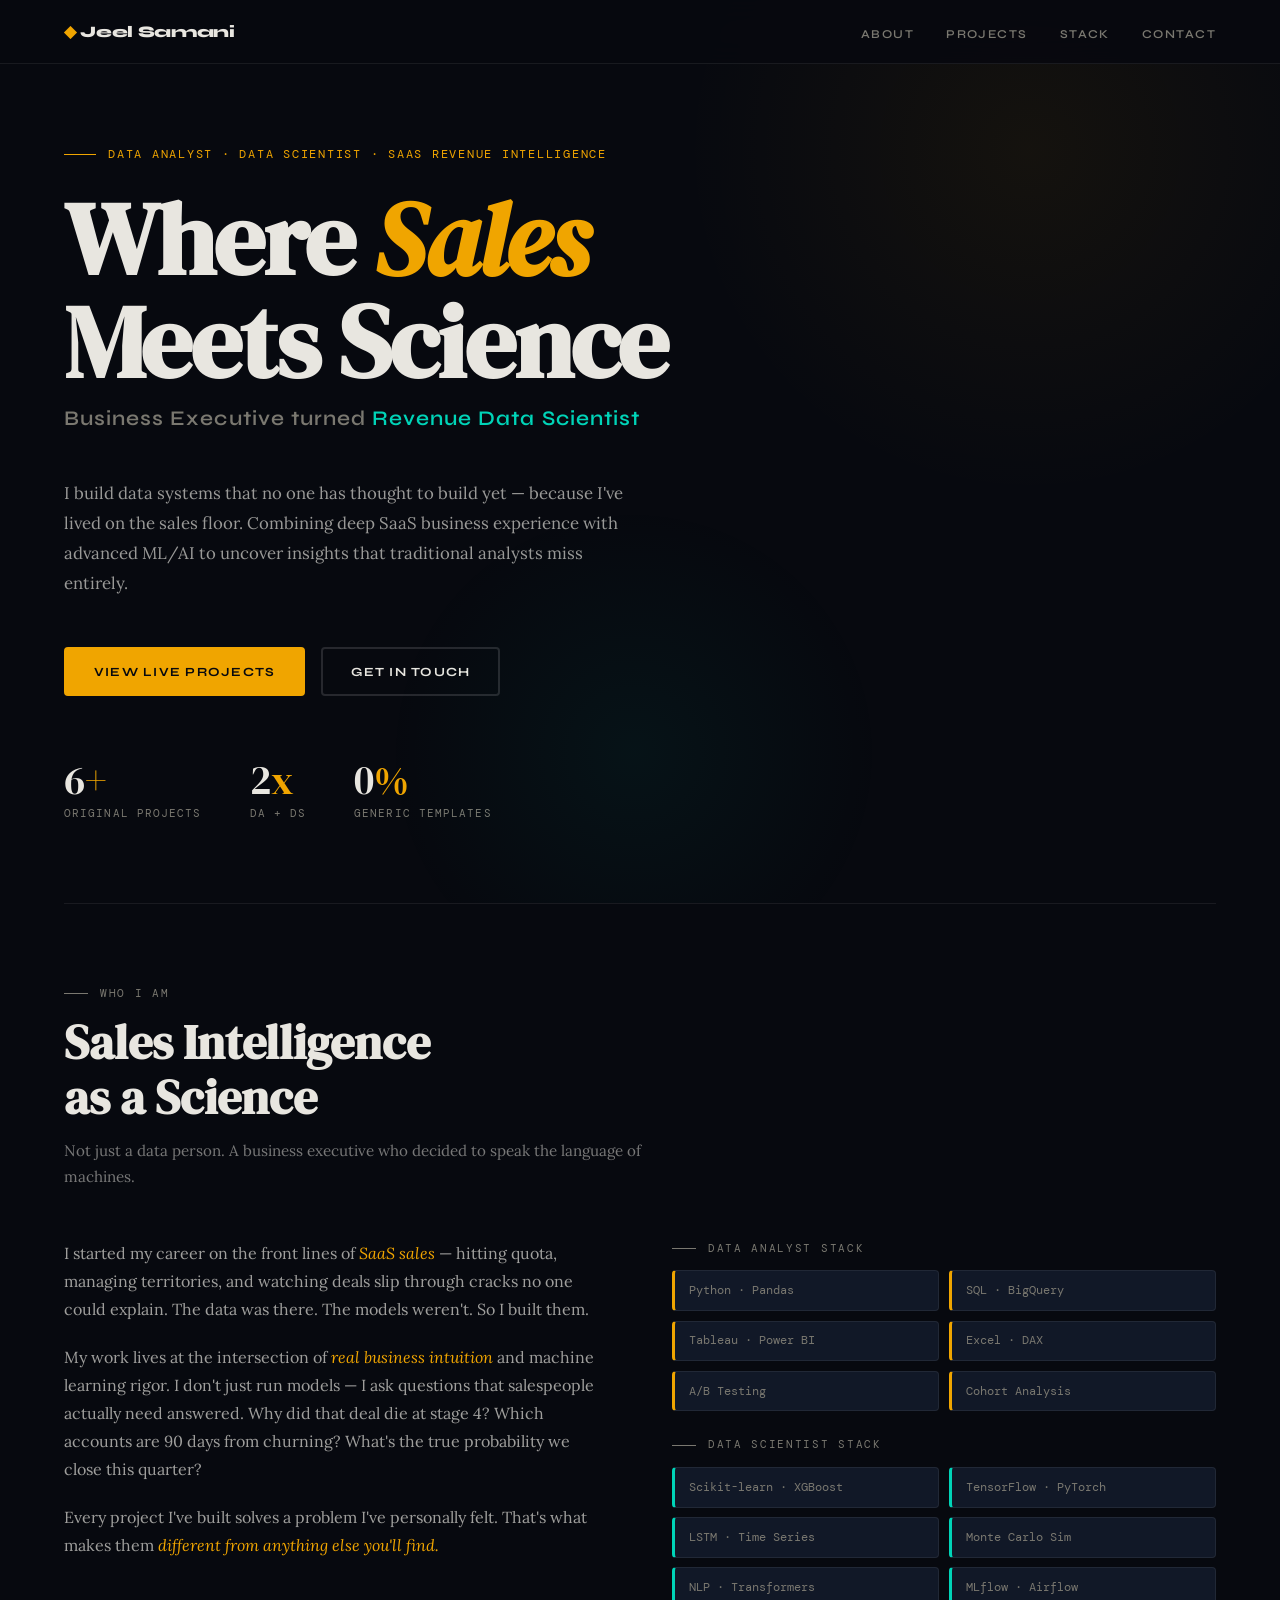
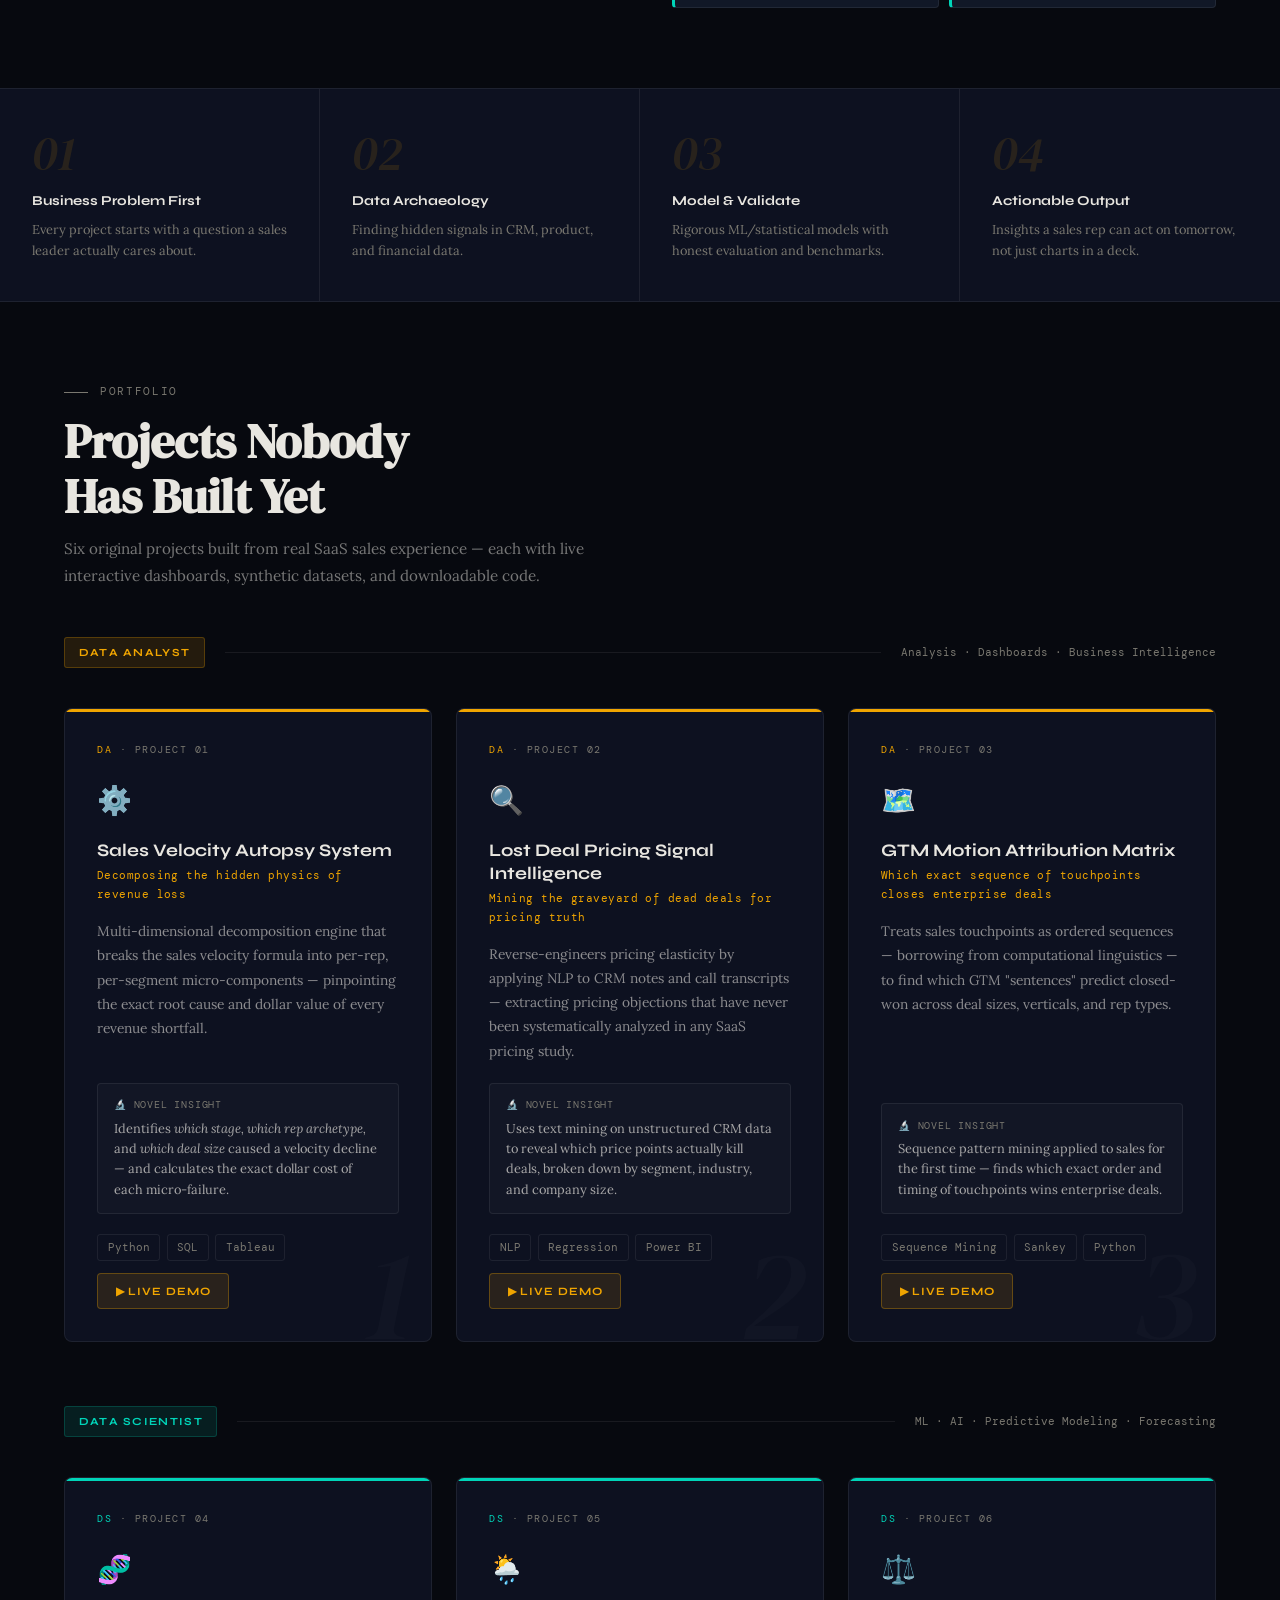
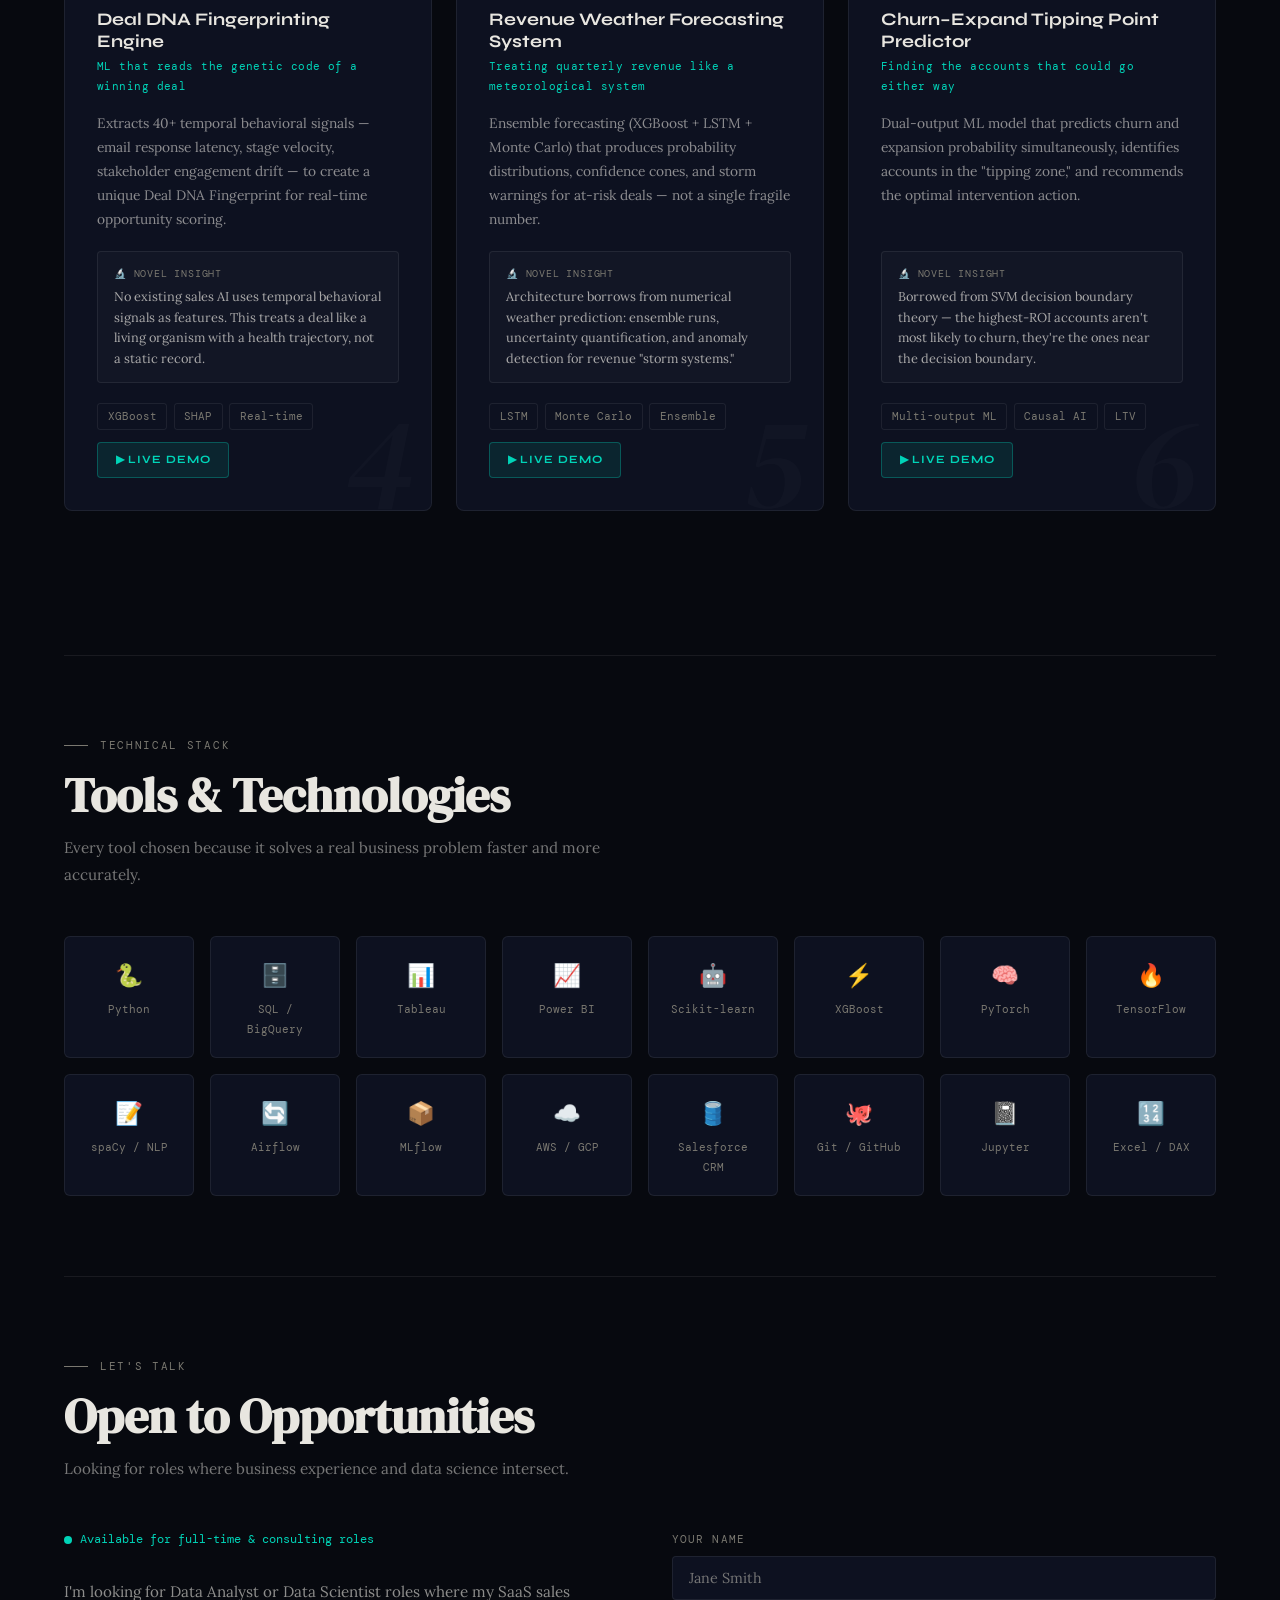
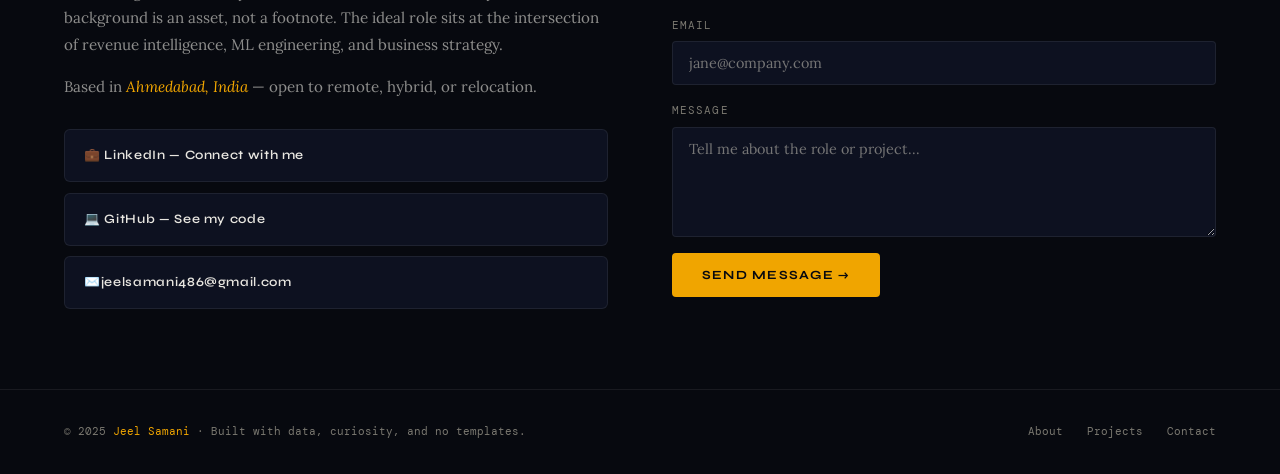
==== commit 03c07dfc: "Add files via upload" ====
--- a/index.html
+++ b/index.html
@@ -332,9 +332,9 @@
         <p>Based in <strong style="color:var(--amber);font-style:italic;font-weight:normal">Ahmedabad, India</strong> — open to remote, hybrid, or relocation.</p>
       </div>
       <div class="contact-links">
-        <a href="https://linkedin.com/in/www.linkedin.com/in/jeel-samani-64z18" class="contact-link">💼 LinkedIn — Connect with me</a>
+        <a href="https://linkedin.com/in/https://www.linkedin.com/in/jeel-samani-64z18/" class="contact-link">💼 LinkedIn — Connect with me</a>
         <a href="https://github.com/https://jeelsamani.github.io/Jeel-S.github.io/" class="contact-link">💻 GitHub — See my code</a>
-        <a href="mailto:Jeel Samani@jeelsamani486@gmail.com" class="contact-link">✉️ Jeel Samani@jeelsamani486@gmail.com</a>
+        <a href="mailto:Jeel Samani@jeelsamani486@gmail.com" class="contact-link">✉️jeelsamani486@gmail.com</a>
       </div>
     </div>
     <div>
